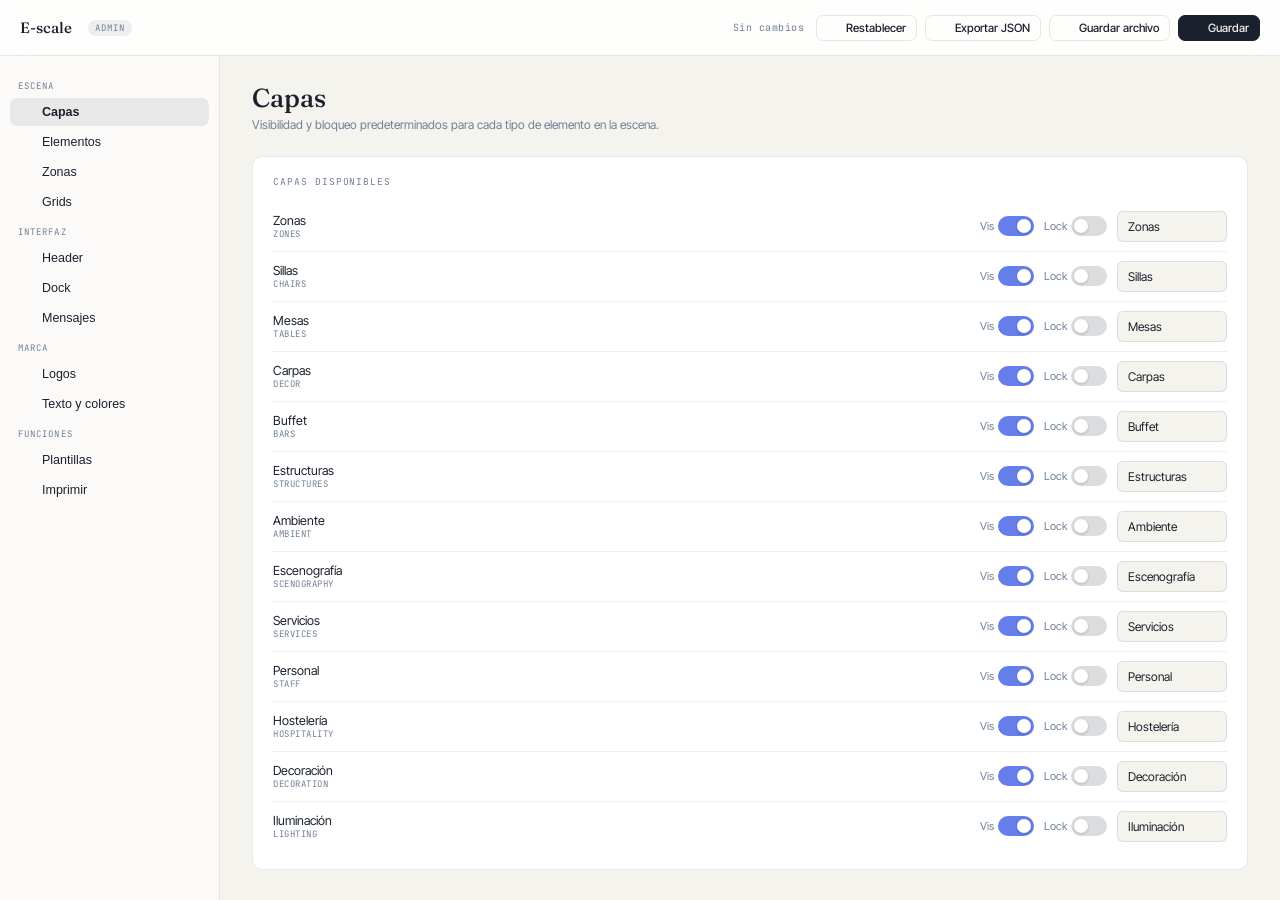
==== admin/index.html @ 26196a0f "Add admin dashboard UI and tools Introduce a full in-browser Admin dashboard: add admin/index.html, " ====
<!DOCTYPE html>
<html lang="es">
<head>
<meta charset="UTF-8"/>
<meta name="viewport" content="width=device-width, initial-scale=1.0"/>
<title>E-scale · Admin</title>
<script src="https://unpkg.com/lucide@latest"></script>
<link rel="preconnect" href="https://fonts.googleapis.com">
<link rel="preconnect" href="https://fonts.gstatic.com" crossorigin>
<link href="https://fonts.googleapis.com/css2?family=Fraunces:opsz,wght@9..144,300;9..144,400;9..144,500&family=JetBrains+Mono:wght@300;400;500&family=Inter+Tight:wght@300;400;500;600&display=swap" rel="stylesheet">
<link rel="stylesheet" href="admin.css"/>
</head>
<body>
<div class="admin-layout">

  <!-- ── Topbar ─────────────────────────────────────────── -->
  <header class="admin-topbar">
    <a class="topbar-brand" href="../index.html" title="Volver a la app">
      <img src="../brand/logo.png" alt="E-scale" onerror="this.style.display='none'"/>
      E-scale
    </a>
    <span class="topbar-badge">Admin</span>
    <span class="topbar-spacer"></span>
    <span id="topbar-status" class="topbar-status">Sin cambios</span>
    <div class="topbar-actions">
      <button id="btn-reset" class="btn btn-ghost btn-sm">
        <i data-lucide="rotate-ccw"></i> Restablecer
      </button>
      <button id="btn-export" class="btn btn-ghost btn-sm">
        <i data-lucide="download"></i> Exportar JSON
      </button>
      <button id="btn-save-file" class="btn btn-ghost btn-sm">
        <i data-lucide="folder-open"></i> Guardar archivo
      </button>
      <button id="btn-save" class="btn btn-primary btn-sm">
        <i data-lucide="save"></i> Guardar
      </button>
    </div>
  </header>

  <!-- ── Sidebar ────────────────────────────────────────── -->
  <nav class="admin-sidebar">
    <div class="sidebar-section-label">Escena</div>
    <button class="sidebar-item" data-section="capas">
      <i data-lucide="layers"></i> Capas
    </button>
    <button class="sidebar-item" data-section="elementos">
      <i data-lucide="grid-2x2"></i> Elementos
    </button>
    <button class="sidebar-item" data-section="zonas">
      <i data-lucide="map"></i> Zonas
    </button>
    <button class="sidebar-item" data-section="grids">
      <i data-lucide="grid-3x3"></i> Grids
    </button>

    <div class="sidebar-section-label">Interfaz</div>
    <button class="sidebar-item" data-section="header">
      <i data-lucide="menu"></i> Header
    </button>
    <button class="sidebar-item" data-section="dock">
      <i data-lucide="dock"></i> Dock
    </button>
    <button class="sidebar-item" data-section="mensajes">
      <i data-lucide="message-square"></i> Mensajes
    </button>

    <div class="sidebar-section-label">Marca</div>
    <button class="sidebar-item" data-section="logos">
      <i data-lucide="image"></i> Logos
    </button>
    <button class="sidebar-item" data-section="texto">
      <i data-lucide="type"></i> Texto y colores
    </button>

    <div class="sidebar-section-label">Funciones</div>
    <button class="sidebar-item" data-section="plantillas">
      <i data-lucide="folder-open"></i> Plantillas
    </button>
    <button class="sidebar-item" data-section="imprimir">
      <i data-lucide="printer"></i> Imprimir
    </button>
  </nav>

  <!-- ── Main ───────────────────────────────────────────── -->
  <main class="admin-main">

    <!-- ═══════════════ CAPAS ════════════════════ -->
    <section id="sec-capas" class="admin-section">
      <div class="section-title">Capas</div>
      <div class="section-subtitle">Visibilidad y bloqueo predeterminados para cada tipo de elemento en la escena.</div>
      <div class="card">
        <div class="card-title">Capas disponibles</div>
        <div id="sec-capas-list"></div>
      </div>
    </section>

    <!-- ═══════════════ ELEMENTOS ════════════════ -->
    <section id="sec-elementos" class="admin-section">
      <div class="section-title">Elementos</div>
      <div class="section-subtitle">Gestiona los elementos del catálogo: orden dentro de cada categoría y reasignación entre categorías. Los cambios se sincronizan con la app al guardar.</div>

      <!-- Categorías del dock -->
      <details class="card" style="padding:0;overflow:hidden">
        <summary style="padding:14px 18px;cursor:pointer;list-style:none;display:flex;align-items:center;justify-content:space-between;font-family:var(--font-mono);font-size:9.5px;letter-spacing:0.09em;text-transform:uppercase;color:var(--muted)">
          Categorías del dock <span style="font-size:11px;opacity:0.5">▾ visibilidad · orden · etiqueta</span>
        </summary>
        <div style="padding:4px 18px 14px">
          <div id="sec-dock-cats-list" class="order-list"></div>
        </div>
      </details>

      <!-- Árbol de elementos -->
      <div class="card">
        <div class="card-title" style="margin-bottom:8px">Elementos por categoría · arrastra para reordenar o cambiar categoría</div>
        <div id="sec-elem-tree"></div>
      </div>
    </section>

    <!-- ═══════════════ ZONAS ═════════════════════ -->
    <section id="sec-zonas" class="admin-section">
      <div class="section-title">Zonas</div>
      <div class="section-subtitle">Valores por defecto al crear una nueva zona.</div>
      <div class="card">
        <div class="card-title">Texto de la zona</div>
        <div class="card-grid cols-2">
          <label class="field">
            <span class="field-label">Color de texto</span>
            <div class="color-row">
              <span id="zone-textColor-preview" class="color-preview" style="background:#000000"></span>
              <input type="color" id="zone-textColor-picker" value="#000000"/>
              <input type="text" id="zone-textColor" value="#000000" placeholder="#000000"/>
            </div>
          </label>
          <label class="field">
            <span class="field-label">Tamaño de fuente (px canvas)</span>
            <input type="number" id="zone-fontSize" min="40" max="400" step="10"/>
          </label>
        </div>
      </div>
      <div class="card">
        <div class="card-title">Grid de zona</div>
        <div class="card-grid cols-2">
          <label class="field">
            <span class="field-label">Tamaño rejilla principal (m)</span>
            <input type="number" id="zone-majorSize" min="0.1" max="20" step="0.1"/>
          </label>
          <label class="field">
            <span class="field-label">Tamaño subrejilla (m)</span>
            <input type="number" id="zone-subSize" min="0.05" max="5" step="0.05"/>
          </label>
          <label class="field">
            <span class="field-label">Opacidad del grid (%)</span>
            <div style="display:flex;gap:8px;align-items:center">
              <input type="range" id="zone-gridOpacity" min="0" max="100" step="1" style="flex:1"/>
              <span id="zone-gridOpacity-val" style="font-family:var(--font-mono);font-size:11px;width:28px;text-align:right">55</span>
            </div>
          </label>
          <div class="toggle-row" style="padding:0">
            <div class="toggle-label">Grid activado por defecto</div>
            <label class="toggle-switch">
              <input type="checkbox" id="zone-gridEnabled" checked/>
              <span class="toggle-track"></span>
            </label>
          </div>
        </div>
      </div>
    </section>

    <!-- ═══════════════ GRIDS ═════════════════════ -->
    <section id="sec-grids" class="admin-section">
      <div class="section-title">Grid global</div>
      <div class="section-subtitle">Configuración del grid que se muestra cuando no hay zonas con grid activo.</div>
      <div class="card">
        <div class="card-grid cols-2">
          <label class="field">
            <span class="field-label">Rejilla principal (m)</span>
            <input type="number" id="grid-majorSize" min="0.1" max="20" step="0.1"/>
          </label>
          <label class="field">
            <span class="field-label">Subrejilla (m)</span>
            <input type="number" id="grid-subSize" min="0.05" max="5" step="0.05"/>
          </label>
          <label class="field">
            <span class="field-label">Extensión X (m)</span>
            <input type="number" id="grid-extentX" min="10" max="500" step="5"/>
          </label>
          <label class="field">
            <span class="field-label">Extensión Z (m)</span>
            <input type="number" id="grid-extentZ" min="10" max="500" step="5"/>
          </label>
          <label class="field" style="grid-column:1/-1">
            <span class="field-label">Opacidad (%)</span>
            <div style="display:flex;gap:8px;align-items:center">
              <input type="range" id="grid-opacity" min="0" max="100" step="1" style="flex:1"/>
              <span id="grid-opacity-val" style="font-family:var(--font-mono);font-size:11px;width:28px;text-align:right">55</span>
            </div>
          </label>
          <div class="toggle-row" style="padding:0">
            <div class="toggle-label">Grid global activo</div>
            <label class="toggle-switch">
              <input type="checkbox" id="grid-enabled" checked/>
              <span class="toggle-track"></span>
            </label>
          </div>
        </div>
      </div>
    </section>

    <!-- ═══════════════ HEADER ════════════════════ -->
    <section id="sec-header" class="admin-section">
      <div class="section-title">Header</div>
      <div class="section-subtitle">Visibilidad y etiqueta de cada botón del header-mac. Arrastra para reordenar.</div>
      <div class="card">
        <div class="card-title">Elementos · arrastra para reordenar</div>
        <div id="sec-header-list" class="order-list"></div>
      </div>
    </section>

    <!-- ═══════════════ DOCK ══════════════════════ -->
    <section id="sec-dock" class="admin-section">
      <div class="section-title">Dock inferior</div>
      <div class="section-subtitle">Los mismos ajustes del dock se gestionan desde la sección Elementos.</div>
      <div class="card" style="text-align:center;padding:32px">
        <p style="color:var(--muted);font-size:13px">La configuración del dock está en
          <button class="btn btn-ghost btn-sm" onclick="showSection('elementos')">
            <i data-lucide="grid-2x2"></i> Elementos
          </button>
        </p>
      </div>
    </section>

    <!-- ═══════════════ MENSAJES ══════════════════ -->
    <section id="sec-mensajes" class="admin-section">
      <div class="section-title">Mensajes en la app</div>
      <div class="section-subtitle">Overlays informativos con dos botones. Cada tipo tiene su propio cooldown para no repetirse demasiado.</div>

      <!-- msj_alerta -->
      <div class="msg-card">
        <div class="msg-card-header">
          <div class="msg-card-title">
            <i data-lucide="alert-triangle" style="width:15px;height:15px;color:#c53030"></i>
            Alerta
            <span class="msg-type-badge msg-type-alerta">msj_alerta</span>
          </div>
          <label class="toggle-switch">
            <input type="checkbox" id="msj_alerta-enabled"/>
            <span class="toggle-track"></span>
          </label>
        </div>
        <div class="msg-grid">
          <label class="field">
            <span class="field-label">Título</span>
            <input type="text" id="msj_alerta-title" placeholder="Aviso importante"/>
          </label>
          <label class="field">
            <span class="field-label">Disparador</span>
            <select id="msj_alerta-trigger"></select>
          </label>
          <label class="field msg-grid full" style="grid-column:1/-1">
            <span class="field-label">Texto del mensaje</span>
            <textarea id="msj_alerta-text" rows="3" placeholder="Escribe el mensaje aquí…"></textarea>
          </label>
          <label class="field">
            <span class="field-label">Botón cancelar</span>
            <input type="text" id="msj_alerta-cancelBtn" placeholder="Ignorar"/>
          </label>
          <label class="field">
            <span class="field-label">Botón aceptar</span>
            <input type="text" id="msj_alerta-acceptBtn" placeholder="Entendido"/>
          </label>
          <label class="field">
            <span class="field-label">Cooldown (días)</span>
            <input type="number" id="msj_alerta-cooldown" min="0" max="365" step="1"/>
          </label>
        </div>
      </div>

      <!-- msj_oferta -->
      <div class="msg-card">
        <div class="msg-card-header">
          <div class="msg-card-title">
            <i data-lucide="tag" style="width:15px;height:15px;color:#553c9a"></i>
            Oferta
            <span class="msg-type-badge msg-type-oferta">msj_oferta</span>
          </div>
          <label class="toggle-switch">
            <input type="checkbox" id="msj_oferta-enabled"/>
            <span class="toggle-track"></span>
          </label>
        </div>
        <div class="msg-grid">
          <label class="field">
            <span class="field-label">Título</span>
            <input type="text" id="msj_oferta-title" placeholder="Oferta especial"/>
          </label>
          <label class="field">
            <span class="field-label">Disparador</span>
            <select id="msj_oferta-trigger"></select>
          </label>
          <label class="field" style="grid-column:1/-1">
            <span class="field-label">Texto del mensaje</span>
            <textarea id="msj_oferta-text" rows="3" placeholder="Escribe el mensaje aquí…"></textarea>
          </label>
          <label class="field">
            <span class="field-label">Botón cancelar</span>
            <input type="text" id="msj_oferta-cancelBtn" placeholder="No, gracias"/>
          </label>
          <label class="field">
            <span class="field-label">Botón aceptar</span>
            <input type="text" id="msj_oferta-acceptBtn" placeholder="Ver oferta"/>
          </label>
          <label class="field">
            <span class="field-label">Cooldown (días)</span>
            <input type="number" id="msj_oferta-cooldown" min="0" max="365" step="1"/>
          </label>
        </div>
      </div>

      <!-- msj_info -->
      <div class="msg-card">
        <div class="msg-card-header">
          <div class="msg-card-title">
            <i data-lucide="info" style="width:15px;height:15px;color:#276749"></i>
            Info
            <span class="msg-type-badge msg-type-info">msj_info</span>
          </div>
          <label class="toggle-switch">
            <input type="checkbox" id="msj_info-enabled"/>
            <span class="toggle-track"></span>
          </label>
        </div>
        <div class="msg-grid">
          <label class="field">
            <span class="field-label">Título</span>
            <input type="text" id="msj_info-title" placeholder="Novedad en E-scale"/>
          </label>
          <label class="field">
            <span class="field-label">Disparador</span>
            <select id="msj_info-trigger"></select>
          </label>
          <label class="field" style="grid-column:1/-1">
            <span class="field-label">Texto del mensaje</span>
            <textarea id="msj_info-text" rows="3" placeholder="Escribe el mensaje aquí…"></textarea>
          </label>
          <label class="field">
            <span class="field-label">Botón cancelar</span>
            <input type="text" id="msj_info-cancelBtn" placeholder="Cerrar"/>
          </label>
          <label class="field">
            <span class="field-label">Botón aceptar</span>
            <input type="text" id="msj_info-acceptBtn" placeholder="Ver más"/>
          </label>
          <label class="field">
            <span class="field-label">Cooldown (días)</span>
            <input type="number" id="msj_info-cooldown" min="0" max="365" step="1"/>
          </label>
        </div>
      </div>

      <!-- msj_stats -->
      <div class="msg-card">
        <div class="msg-card-header">
          <div class="msg-card-title">
            <i data-lucide="bar-chart-2" style="width:15px;height:15px;color:#975a16"></i>
            Estadísticas
            <span class="msg-type-badge msg-type-stats">msj_stats</span>
          </div>
          <label class="toggle-switch">
            <input type="checkbox" id="msj_stats-enabled"/>
            <span class="toggle-track"></span>
          </label>
        </div>
        <div class="msg-grid">
          <label class="field">
            <span class="field-label">Título</span>
            <input type="text" id="msj_stats-title" placeholder="Resumen de uso"/>
          </label>
          <label class="field">
            <span class="field-label">Disparador</span>
            <select id="msj_stats-trigger"></select>
          </label>
          <label class="field" style="grid-column:1/-1">
            <span class="field-label">Texto del mensaje</span>
            <textarea id="msj_stats-text" rows="3" placeholder="Escribe el mensaje aquí…"></textarea>
          </label>
          <label class="field">
            <span class="field-label">Botón cancelar</span>
            <input type="text" id="msj_stats-cancelBtn" placeholder="Cerrar"/>
          </label>
          <label class="field">
            <span class="field-label">Botón aceptar</span>
            <input type="text" id="msj_stats-acceptBtn" placeholder="Ver estadísticas"/>
          </label>
          <label class="field">
            <span class="field-label">Cooldown (días)</span>
            <input type="number" id="msj_stats-cooldown" min="0" max="365" step="1"/>
          </label>
        </div>
      </div>
    </section>

    <!-- ═══════════════ LOGOS ═════════════════════ -->
    <section id="sec-logos" class="admin-section">
      <div class="section-title">Logos</div>
      <div class="section-subtitle">Rutas de los archivos de imagen de la marca. Las rutas son relativas a la raíz del proyecto.</div>

      <div class="card">
        <div class="card-title">Logo principal (header)</div>
        <div class="card-grid cols-2">
          <div>
            <label class="field">
              <span class="field-label">Ruta del archivo</span>
              <input type="text" id="logo-main" placeholder="/brand/logo.png"/>
            </label>
          </div>
          <div id="logo-preview-main" class="logo-preview-box"></div>
        </div>
      </div>

      <div class="card">
        <div class="card-title">Logo horizontal (modal de acceso)</div>
        <div class="card-grid cols-2">
          <div>
            <label class="field">
              <span class="field-label">Ruta del archivo</span>
              <input type="text" id="logo-horizontal" placeholder="/brand/Logo_horizontal.png"/>
            </label>
          </div>
          <div id="logo-preview-horizontal" class="logo-preview-box dark"></div>
        </div>
      </div>

      <div class="card">
        <div class="card-title">Texto del logo (modal de acceso)</div>
        <div class="card-grid cols-2">
          <div>
            <label class="field">
              <span class="field-label">Ruta del archivo</span>
              <input type="text" id="logo-txt" placeholder="/brand/logo_txt.png"/>
            </label>
          </div>
          <div id="logo-preview-txt" class="logo-preview-box"></div>
        </div>
      </div>
    </section>

    <!-- ═══════════════ TEXTO Y COLORES ══════════════ -->
    <section id="sec-texto" class="admin-section">
      <div class="section-title">Texto y colores</div>
      <div class="section-subtitle">Tipografías y paleta de colores de la interfaz. Los cambios se aplican via variables CSS en la app.</div>

      <div class="card">
        <div class="card-title">Tipografías</div>
        <div class="card-grid cols-1">
          <label class="field">
            <span class="field-label">Fuente display (titulares)</span>
            <input type="text" id="typo-display" placeholder="'Fraunces', Georgia, serif"/>
          </label>
          <label class="field">
            <span class="field-label">Fuente cuerpo</span>
            <input type="text" id="typo-body" placeholder="'Inter Tight', system-ui, sans-serif"/>
          </label>
          <label class="field">
            <span class="field-label">Fuente monospace</span>
            <input type="text" id="typo-mono" placeholder="'JetBrains Mono', monospace"/>
          </label>
        </div>
      </div>

      <div class="card">
        <div class="card-title">Paleta de colores</div>
        <div class="card-grid cols-2">
          <label class="field">
            <span class="field-label">Primary</span>
            <div class="color-row">
              <span id="color-primary-preview" class="color-preview"></span>
              <input type="color" id="color-primary-picker"/>
              <input type="text" id="color-primary" placeholder="#4a5568"/>
            </div>
          </label>
          <label class="field">
            <span class="field-label">Secondary</span>
            <div class="color-row">
              <span id="color-secondary-preview" class="color-preview"></span>
              <input type="color" id="color-secondary-picker"/>
              <input type="text" id="color-secondary" placeholder="#718096"/>
            </div>
          </label>
          <label class="field">
            <span class="field-label">Accent</span>
            <div class="color-row">
              <span id="color-accent-preview" class="color-preview"></span>
              <input type="color" id="color-accent-picker"/>
              <input type="text" id="color-accent" placeholder="#667eea"/>
            </div>
          </label>
          <label class="field">
            <span class="field-label">Surface (fondo)</span>
            <div class="color-row">
              <span id="color-surface-preview" class="color-preview"></span>
              <input type="color" id="color-surface-picker"/>
              <input type="text" id="color-surface" placeholder="#f5f3ee"/>
            </div>
          </label>
          <label class="field">
            <span class="field-label">Text (texto)</span>
            <div class="color-row">
              <span id="color-text-preview" class="color-preview"></span>
              <input type="color" id="color-text-picker"/>
              <input type="text" id="color-text" placeholder="#1a202c"/>
            </div>
          </label>
        </div>
        <div class="rule"></div>
        <button id="btn-preview-colors" class="btn btn-ghost btn-sm">
          <i data-lucide="eye"></i> Previsualizar en este dashboard
        </button>
      </div>

      <div class="card">
        <div class="card-title">Botones</div>
        <label class="field">
          <span class="field-label">Border radius</span>
          <input type="text" id="btn-radius" placeholder="8px" style="max-width:120px"/>
        </label>
      </div>
    </section>

    <!-- ═══════════════ PLANTILLAS ═══════════════════ -->
    <section id="sec-plantillas" class="admin-section">
      <div class="section-title">Plantillas</div>
      <div class="section-subtitle">Configuración del sistema de plantillas (guardar/cargar diseños).</div>
      <div class="card">
        <div class="card-grid cols-2">
          <div class="toggle-row" style="padding:0">
            <div>
              <div class="toggle-label">Sistema de plantillas activo</div>
            </div>
            <label class="toggle-switch">
              <input type="checkbox" id="tpl-enabled" checked/>
              <span class="toggle-track"></span>
            </label>
          </div>
          <div class="toggle-row" style="padding:0">
            <div>
              <div class="toggle-label">Autoguardado</div>
              <div class="toggle-desc">Guarda automáticamente al cerrar</div>
            </div>
            <label class="toggle-switch">
              <input type="checkbox" id="tpl-autoSave"/>
              <span class="toggle-track"></span>
            </label>
          </div>
          <label class="field">
            <span class="field-label">Máximo de plantillas guardadas</span>
            <input type="number" id="tpl-maxSlots" min="1" max="50" step="1"/>
          </label>
        </div>
      </div>
    </section>

    <!-- ═══════════════ IMPRIMIR ══════════════════════ -->
    <section id="sec-imprimir" class="admin-section">
      <div class="section-title">Imprimir y exportar</div>
      <div class="section-subtitle">Opciones predeterminadas para la exportación a PDF.</div>
      <div class="card">
        <div class="card-grid cols-2">
          <label class="field">
            <span class="field-label">Formato por defecto</span>
            <select id="print-format">
              <option value="A4">A4</option>
              <option value="A3">A3</option>
              <option value="letter">Letter</option>
              <option value="legal">Legal</option>
            </select>
          </label>
          <label class="field">
            <span class="field-label">Orientación</span>
            <select id="print-orientation">
              <option value="landscape">Horizontal</option>
              <option value="portrait">Vertical</option>
            </select>
          </label>
          <label class="field">
            <span class="field-label">Texto de marca de agua</span>
            <input type="text" id="print-watermarkText" placeholder="E-scale"/>
          </label>
        </div>
        <div class="rule"></div>
        <div class="toggle-row">
          <div>
            <div class="toggle-label">Incluir marca de agua</div>
          </div>
          <label class="toggle-switch">
            <input type="checkbox" id="print-watermark" checked/>
            <span class="toggle-track"></span>
          </label>
        </div>
        <div class="toggle-row">
          <div>
            <div class="toggle-label">Incluir grid en PDF</div>
          </div>
          <label class="toggle-switch">
            <input type="checkbox" id="print-grid"/>
            <span class="toggle-track"></span>
          </label>
        </div>
        <div class="toggle-row">
          <div>
            <div class="toggle-label">Incluir estadísticas (PAX, m²)</div>
          </div>
          <label class="toggle-switch">
            <input type="checkbox" id="print-stats" checked/>
            <span class="toggle-track"></span>
          </label>
        </div>
      </div>
    </section>

  </main>
</div>

<!-- Toast notification -->
<div id="admin-toast"></div>

<script src="admin.js"></script>
<script>
  // Range slider live value display
  document.addEventListener('DOMContentLoaded', () => {
    [['zone-gridOpacity', 'zone-gridOpacity-val'],
     ['grid-opacity', 'grid-opacity-val']].forEach(([id, valId]) => {
      const r = document.getElementById(id);
      const v = document.getElementById(valId);
      if (r && v) {
        r.addEventListener('input', () => v.textContent = r.value);
      }
    });
    // Init lucide icons
    if (window.lucide) lucide.createIcons();
    // Expose showSection globally for dock redirect button
    window.showSection = function(id) {
      document.querySelectorAll('.admin-section').forEach(s => s.classList.remove('active'));
      document.querySelectorAll('.sidebar-item').forEach(b => b.classList.remove('active'));
      const sec = document.getElementById('sec-' + id);
      const btn = document.querySelector(`.sidebar-item[data-section="${id}"]`);
      if (sec) sec.classList.add('active');
      if (btn) btn.classList.add('active');
    };
  });
</script>
</body>
</html>
---- admin/admin.css ----
/* ============================================================
   E-scale Admin Dashboard — admin.css
   ============================================================ */

*, *::before, *::after { box-sizing: border-box; margin: 0; padding: 0; }

:root {
  --bg:        #f5f3ee;
  --surface:   #ffffff;
  --border:    rgba(26,32,44,0.10);
  --hairline:  rgba(26,32,44,0.07);
  --text:      #1a202c;
  --muted:     #718096;
  --accent:    #667eea;
  --danger:    #e53e3e;
  --success:   #38a169;
  --warn:      #d69e2e;
  --radius:    10px;
  --sidebar-w: 220px;
  --header-h:  56px;
  --font-display: 'Fraunces', Georgia, serif;
  --font-body:    'Inter Tight', 'Inter', system-ui, sans-serif;
  --font-mono:    'JetBrains Mono', 'Fira Code', monospace;
}

html, body {
  height: 100%;
  font-family: var(--font-body);
  font-size: 13px;
  background: var(--bg);
  color: var(--text);
  -webkit-font-smoothing: antialiased;
}

/* ── Layout ──────────────────────────────────────────────── */
.admin-layout {
  display: grid;
  grid-template-rows: var(--header-h) 1fr;
  grid-template-columns: var(--sidebar-w) 1fr;
  grid-template-areas:
    "topbar topbar"
    "sidebar main";
  height: 100vh;
  overflow: hidden;
}

/* ── Topbar ──────────────────────────────────────────────── */
.admin-topbar {
  grid-area: topbar;
  display: flex;
  align-items: center;
  gap: 12px;
  padding: 0 20px;
  border-bottom: 1px solid var(--border);
  background: rgba(255,255,255,0.85);
  backdrop-filter: blur(12px);
  -webkit-backdrop-filter: blur(12px);
  position: relative;
  z-index: 10;
}

.topbar-brand {
  display: flex;
  align-items: center;
  gap: 8px;
  font-family: var(--font-display);
  font-size: 15px;
  font-weight: 500;
  text-decoration: none;
  color: var(--text);
  margin-right: 4px;
}
.topbar-brand img { height: 22px; }
.topbar-badge {
  font-family: var(--font-mono);
  font-size: 9px;
  letter-spacing: 0.10em;
  text-transform: uppercase;
  background: rgba(26,32,44,0.07);
  color: var(--muted);
  padding: 2px 7px;
  border-radius: 20px;
}
.topbar-spacer { flex: 1; }
.topbar-status {
  font-family: var(--font-mono);
  font-size: 10px;
  color: var(--muted);
  letter-spacing: 0.05em;
}
.topbar-status.saved   { color: var(--success); }
.topbar-status.unsaved { color: var(--warn); }

.topbar-actions { display: flex; gap: 8px; align-items: center; }

/* ── Sidebar ─────────────────────────────────────────────── */
.admin-sidebar {
  grid-area: sidebar;
  display: flex;
  flex-direction: column;
  border-right: 1px solid var(--border);
  background: rgba(255,255,255,0.6);
  overflow-y: auto;
  padding: 16px 10px;
  gap: 2px;
}
.sidebar-section-label {
  font-family: var(--font-mono);
  font-size: 9px;
  letter-spacing: 0.12em;
  text-transform: uppercase;
  color: var(--muted);
  padding: 8px 8px 4px;
}
.sidebar-item {
  display: flex;
  align-items: center;
  gap: 8px;
  padding: 7px 10px;
  border-radius: 7px;
  cursor: pointer;
  transition: background 120ms;
  color: var(--text);
  font-size: 12.5px;
  font-weight: 400;
  border: none;
  background: transparent;
  text-align: left;
  width: 100%;
}
.sidebar-item svg, .sidebar-item i { width: 14px; height: 14px; flex-shrink: 0; opacity: 0.55; }
.sidebar-item:hover { background: rgba(26,32,44,0.05); }
.sidebar-item.active {
  background: rgba(26,32,44,0.08);
  font-weight: 600;
  color: var(--text);
}
.sidebar-item.active svg,
.sidebar-item.active i { opacity: 1; }

/* ── Main content ────────────────────────────────────────── */
.admin-main {
  grid-area: main;
  overflow-y: auto;
  padding: 28px 32px;
}
.admin-section { display: none; }
.admin-section.active { display: block; }

.section-title {
  font-family: var(--font-display);
  font-size: 26px;
  font-weight: 500;
  line-height: 1.1;
  margin-bottom: 4px;
}
.section-subtitle {
  font-size: 12px;
  color: var(--muted);
  margin-bottom: 24px;
}

/* ── Cards ───────────────────────────────────────────────── */
.card {
  background: var(--surface);
  border: 1px solid var(--border);
  border-radius: var(--radius);
  padding: 18px 20px;
  margin-bottom: 16px;
}
.card-title {
  font-family: var(--font-mono);
  font-size: 9.5px;
  letter-spacing: 0.10em;
  text-transform: uppercase;
  color: var(--muted);
  margin-bottom: 14px;
}
.card-grid {
  display: grid;
  gap: 14px;
}
.card-grid.cols-2 { grid-template-columns: 1fr 1fr; }
.card-grid.cols-3 { grid-template-columns: 1fr 1fr 1fr; }

/* ── Form elements ───────────────────────────────────────── */
label.field { display: flex; flex-direction: column; gap: 4px; }
.field-label {
  font-family: var(--font-mono);
  font-size: 9px;
  letter-spacing: 0.09em;
  text-transform: uppercase;
  color: var(--muted);
}
input[type="text"],
input[type="number"],
input[type="email"],
input[type="url"],
textarea,
select {
  background: var(--bg);
  border: 1px solid var(--border);
  border-radius: 6px;
  padding: 7px 10px;
  font-family: var(--font-body);
  font-size: 12.5px;
  color: var(--text);
  outline: none;
  width: 100%;
  transition: border-color 120ms;
}
input:focus, textarea:focus, select:focus {
  border-color: var(--accent);
  box-shadow: 0 0 0 2px rgba(102,126,234,0.12);
}
textarea { resize: vertical; min-height: 72px; }
input[type="color"] {
  width: 36px;
  height: 30px;
  padding: 2px;
  border-radius: 5px;
  cursor: pointer;
  border: 1px solid var(--border);
  background: var(--bg);
}

/* ── Toggle switch ───────────────────────────────────────── */
.toggle-row {
  display: flex;
  align-items: center;
  justify-content: space-between;
  padding: 9px 0;
  border-bottom: 1px solid var(--hairline);
}
.toggle-row:last-child { border-bottom: none; }
.toggle-label { font-size: 12.5px; }
.toggle-desc { font-size: 11px; color: var(--muted); margin-top: 1px; }
.toggle-switch {
  position: relative;
  width: 36px;
  height: 20px;
  flex-shrink: 0;
}
.toggle-switch input { opacity: 0; width: 0; height: 0; position: absolute; }
.toggle-track {
  position: absolute;
  inset: 0;
  background: rgba(26,32,44,0.15);
  border-radius: 20px;
  transition: background 180ms;
  cursor: pointer;
}
.toggle-track::after {
  content: '';
  position: absolute;
  top: 3px; left: 3px;
  width: 14px; height: 14px;
  background: #fff;
  border-radius: 50%;
  transition: transform 180ms;
  box-shadow: 0 1px 3px rgba(0,0,0,0.2);
}
.toggle-switch input:checked + .toggle-track { background: var(--accent); }
.toggle-switch input:checked + .toggle-track::after { transform: translateX(16px); }

/* ── Buttons ─────────────────────────────────────────────── */
.btn {
  display: inline-flex;
  align-items: center;
  gap: 6px;
  padding: 7px 14px;
  border-radius: 7px;
  font-family: var(--font-body);
  font-size: 12.5px;
  font-weight: 500;
  cursor: pointer;
  border: 1px solid transparent;
  transition: all 120ms;
  text-decoration: none;
}
.btn-primary {
  background: var(--text);
  color: var(--bg);
  border-color: var(--text);
}
.btn-primary:hover { opacity: 0.85; }
.btn-ghost {
  background: transparent;
  color: var(--text);
  border-color: var(--border);
}
.btn-ghost:hover { background: rgba(26,32,44,0.05); }
.btn-danger {
  background: transparent;
  color: var(--danger);
  border-color: rgba(229,62,62,0.3);
}
.btn-danger:hover { background: rgba(229,62,62,0.06); }
.btn-success {
  background: var(--success);
  color: #fff;
  border-color: var(--success);
}
.btn-sm { padding: 5px 10px; font-size: 11.5px; }
.btn svg, .btn i { width: 13px; height: 13px; }

/* ── Message type cards ──────────────────────────────────── */
.msg-card {
  background: var(--surface);
  border: 1px solid var(--border);
  border-radius: var(--radius);
  padding: 18px 20px;
  margin-bottom: 14px;
}
.msg-card-header {
  display: flex;
  align-items: center;
  justify-content: space-between;
  margin-bottom: 14px;
}
.msg-card-title {
  font-size: 13px;
  font-weight: 600;
  display: flex;
  align-items: center;
  gap: 8px;
}
.msg-type-badge {
  font-family: var(--font-mono);
  font-size: 9px;
  letter-spacing: 0.08em;
  text-transform: uppercase;
  padding: 2px 7px;
  border-radius: 12px;
}
.msg-type-alerta { background: rgba(229,62,62,0.1); color: #c53030; }
.msg-type-oferta  { background: rgba(102,126,234,0.1); color: #553c9a; }
.msg-type-info    { background: rgba(56,161,105,0.1); color: #276749; }
.msg-type-stats   { background: rgba(214,158,46,0.1); color: #975a16; }

.msg-grid {
  display: grid;
  grid-template-columns: 1fr 1fr;
  gap: 12px;
}
.msg-grid.full { grid-template-columns: 1fr; }

/* ── Draggable list (order) ──────────────────────────────── */
.order-list { display: flex; flex-direction: column; gap: 6px; }
.order-item {
  display: flex;
  align-items: center;
  gap: 10px;
  padding: 9px 12px;
  background: var(--bg);
  border: 1px solid var(--border);
  border-radius: 7px;
  cursor: grab;
  user-select: none;
  transition: box-shadow 120ms;
}
.order-item:hover { box-shadow: 0 2px 8px rgba(0,0,0,0.06); }
.order-item.dragging { opacity: 0.4; }
.order-handle { color: var(--muted); cursor: grab; flex-shrink: 0; }
.order-label { flex: 1; font-size: 12.5px; }
.order-vis { flex-shrink: 0; }

/* ── Color swatch row ────────────────────────────────────── */
.color-row {
  display: flex;
  align-items: center;
  gap: 8px;
}
.color-preview {
  width: 26px; height: 26px;
  border-radius: 5px;
  border: 1px solid var(--border);
  flex-shrink: 0;
}

/* ── Preview panel (logos) ───────────────────────────────── */
.logo-preview-box {
  width: 100%;
  min-height: 80px;
  display: flex;
  align-items: center;
  justify-content: center;
  background: var(--bg);
  border: 1px solid var(--border);
  border-radius: 7px;
  overflow: hidden;
  padding: 12px;
}
.logo-preview-box img {
  max-height: 60px;
  max-width: 100%;
  object-fit: contain;
}
.logo-preview-box.dark { background: #1a202c; }

/* ── Unsaved indicator ───────────────────────────────────── */
.unsaved-dot {
  width: 6px; height: 6px;
  border-radius: 50%;
  background: var(--warn);
  display: inline-block;
  margin-right: 4px;
}

/* ── Notification toast ──────────────────────────────────── */
#admin-toast {
  position: fixed;
  bottom: 24px;
  right: 24px;
  z-index: 999;
  background: var(--text);
  color: var(--bg);
  padding: 10px 18px;
  border-radius: 8px;
  font-size: 12px;
  font-family: var(--font-mono);
  letter-spacing: 0.04em;
  box-shadow: 0 4px 20px rgba(0,0,0,0.18);
  opacity: 0;
  transform: translateY(8px);
  transition: all 220ms;
  pointer-events: none;
}
#admin-toast.show {
  opacity: 1;
  transform: translateY(0);
}
#admin-toast.error { background: var(--danger); }
#admin-toast.success { background: var(--success); }

/* ── Rule / divider ──────────────────────────────────────── */
.rule {
  height: 1px;
  background: var(--border);
  margin: 16px 0;
}

/* ── Range input ─────────────────────────────────────────── */
input[type="range"] {
  -webkit-appearance: none;
  appearance: none;
  width: 100%;
  height: 4px;
  background: rgba(26,32,44,0.12);
  border-radius: 2px;
  outline: none;
  border: none;
  padding: 0;
}
input[type="range"]::-webkit-slider-thumb {
  -webkit-appearance: none;
  width: 16px; height: 16px;
  border-radius: 50%;
  background: var(--text);
  cursor: pointer;
  box-shadow: 0 1px 3px rgba(0,0,0,0.2);
}

/* ── Element tree (Elementos section) ───────────────────────*/
.elem-cat-section {
  margin-bottom: 10px;
  border: 1px solid var(--border);
  border-radius: 8px;
  overflow: hidden;
  transition: border-color 120ms;
}
.elem-cat-section.elem-drop-target {
  border-color: var(--accent);
  box-shadow: 0 0 0 2px rgba(102,126,234,0.15);
}

.elem-cat-header {
  display: flex;
  align-items: center;
  justify-content: space-between;
  padding: 8px 12px;
  background: rgba(26,32,44,0.03);
  border-bottom: 1px solid var(--hairline);
  cursor: default;
}
.elem-cat-label {
  font-family: var(--font-mono);
  font-size: 9.5px;
  letter-spacing: 0.09em;
  text-transform: uppercase;
  color: var(--muted);
  font-weight: 500;
}
.elem-cat-count {
  font-family: var(--font-mono);
  font-size: 9px;
  color: var(--muted);
  opacity: 0.6;
}

.elem-cat-body {
  display: flex;
  flex-direction: column;
  gap: 0;
  min-height: 36px;
  padding: 4px 0;
}
.elem-cat-body.elem-cat-empty {
  background: repeating-linear-gradient(
    -45deg,
    transparent,
    transparent 6px,
    rgba(26,32,44,0.025) 6px,
    rgba(26,32,44,0.025) 12px
  );
}
.elem-empty-hint {
  font-size: 11px;
  color: var(--muted);
  text-align: center;
  padding: 10px 0;
  opacity: 0.55;
  font-style: italic;
}

.elem-item {
  display: flex;
  align-items: center;
  gap: 8px;
  padding: 7px 10px 7px 12px;
  border-top: 1px solid var(--hairline);
  cursor: grab;
  user-select: none;
  background: var(--surface);
  transition: background 100ms;
}
.elem-item:first-child { border-top: none; }
.elem-item:hover { background: rgba(102,126,234,0.04); }
.elem-item.elem-dragging { opacity: 0.35; background: rgba(102,126,234,0.08); }

.elem-handle {
  color: var(--muted);
  opacity: 0.4;
  cursor: grab;
  flex-shrink: 0;
  font-size: 13px;
  line-height: 1;
}
.elem-item:hover .elem-handle { opacity: 0.7; }

.elem-name {
  flex: 1;
  font-size: 12.5px;
  font-weight: 500;
  white-space: nowrap;
  overflow: hidden;
  text-overflow: ellipsis;
  min-width: 0;
}
.elem-type {
  font-family: var(--font-mono);
  font-size: 9px;
  color: var(--muted);
  letter-spacing: 0.04em;
  white-space: nowrap;
  flex-shrink: 0;
  width: 160px;
  overflow: hidden;
  text-overflow: ellipsis;
}

.elem-cat-sel {
  flex-shrink: 0;
  width: 120px;
  font-size: 11px;
  padding: 4px 6px;
  border-radius: 5px;
  border: 1px solid var(--border);
  background: var(--bg);
  color: var(--text);
  cursor: pointer;
}
.elem-cat-sel:focus {
  border-color: var(--accent);
  outline: none;
}

/* ── Responsive ──────────────────────────────────────────── */
@media (max-width: 760px) {
  .admin-layout {
    grid-template-columns: 1fr;
    grid-template-areas: "topbar" "main";
  }
  .admin-sidebar { display: none; }
  .card-grid.cols-2,
  .card-grid.cols-3 { grid-template-columns: 1fr; }
  .msg-grid { grid-template-columns: 1fr; }
}
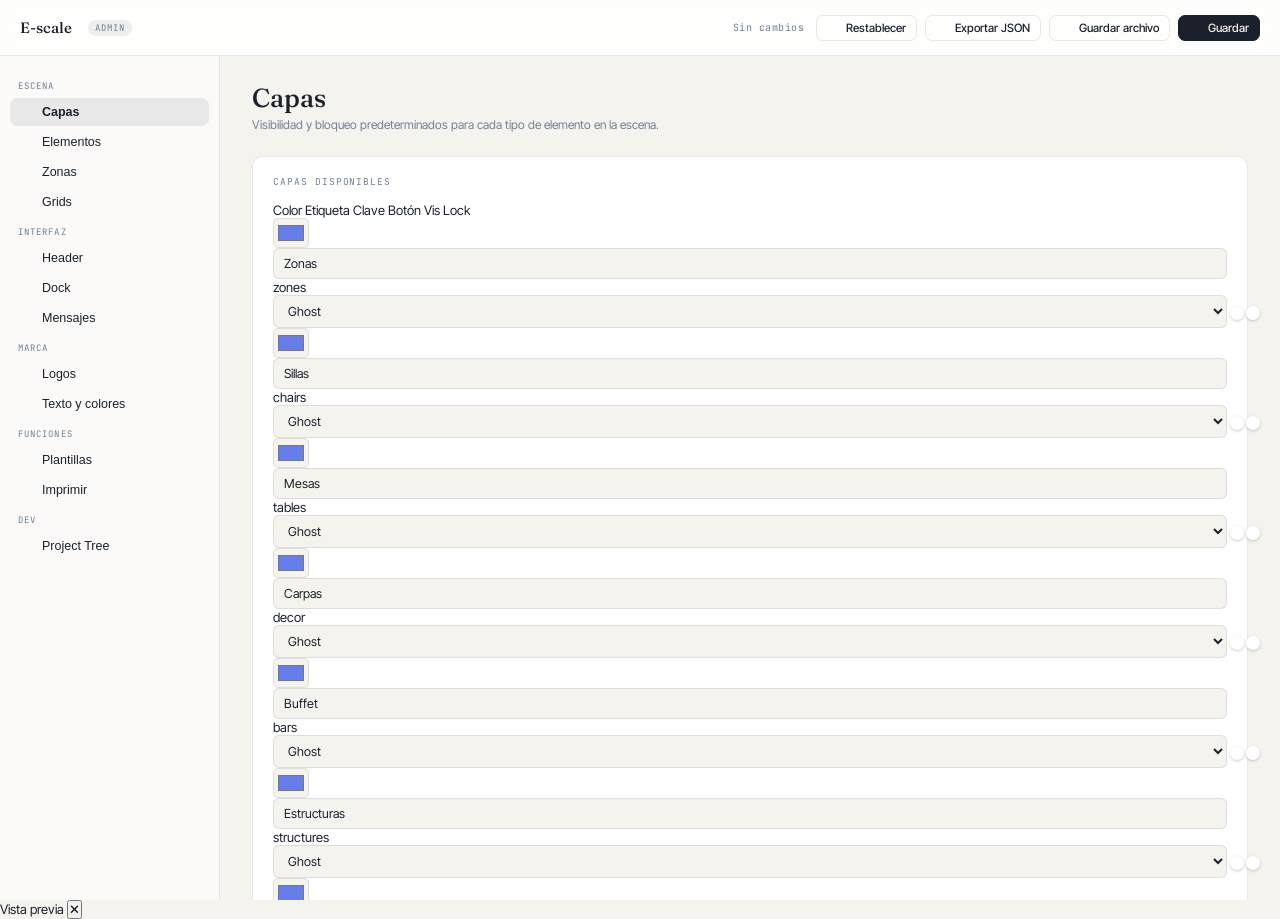
==== commit b651a636: "Add bundled elements + message accept actions Provide a fallback catalog and UI actions when element" ====
--- a/admin/index.html
+++ b/admin/index.html
@@ -80,6 +80,11 @@
     <button class="sidebar-item" data-section="imprimir">
       <i data-lucide="printer"></i> Imprimir
     </button>
+
+    <div class="sidebar-section-label">Dev</div>
+    <button class="sidebar-item" data-section="proyecto">
+      <i data-lucide="git-branch"></i> Project Tree
+    </button>
   </nav>
 
   <!-- ── Main ───────────────────────────────────────────── -->
@@ -269,6 +274,14 @@
             <span class="field-label">Botón aceptar</span>
             <input type="text" id="msj_alerta-acceptBtn" placeholder="Entendido"/>
           </label>
+          <label class="field" style="grid-column:1/-1">
+            <span class="field-label">Link al aceptar (Stripe u otro)</span>
+            <input type="url" id="msj_alerta-acceptUrl" placeholder="https://buy.stripe.com/…"/>
+          </label>
+          <label class="field">
+            <span class="field-label">Acción UI (sin link)</span>
+            <select id="msj_alerta-acceptAction"></select>
+          </label>
           <label class="field">
             <span class="field-label">Cooldown (días)</span>
             <input type="number" id="msj_alerta-cooldown" min="0" max="365" step="1"/>
@@ -310,6 +323,14 @@
             <span class="field-label">Botón aceptar</span>
             <input type="text" id="msj_oferta-acceptBtn" placeholder="Ver oferta"/>
           </label>
+          <label class="field" style="grid-column:1/-1">
+            <span class="field-label">Link al aceptar (Stripe u otro)</span>
+            <input type="url" id="msj_oferta-acceptUrl" placeholder="https://buy.stripe.com/…"/>
+          </label>
+          <label class="field">
+            <span class="field-label">Acción UI (sin link)</span>
+            <select id="msj_oferta-acceptAction"></select>
+          </label>
           <label class="field">
             <span class="field-label">Cooldown (días)</span>
             <input type="number" id="msj_oferta-cooldown" min="0" max="365" step="1"/>
@@ -351,6 +372,14 @@
             <span class="field-label">Botón aceptar</span>
             <input type="text" id="msj_info-acceptBtn" placeholder="Ver más"/>
           </label>
+          <label class="field" style="grid-column:1/-1">
+            <span class="field-label">Link al aceptar (Stripe u otro)</span>
+            <input type="url" id="msj_info-acceptUrl" placeholder="https://buy.stripe.com/…"/>
+          </label>
+          <label class="field">
+            <span class="field-label">Acción UI (sin link)</span>
+            <select id="msj_info-acceptAction"></select>
+          </label>
           <label class="field">
             <span class="field-label">Cooldown (días)</span>
             <input type="number" id="msj_info-cooldown" min="0" max="365" step="1"/>
@@ -392,6 +421,14 @@
             <span class="field-label">Botón aceptar</span>
             <input type="text" id="msj_stats-acceptBtn" placeholder="Ver estadísticas"/>
           </label>
+          <label class="field" style="grid-column:1/-1">
+            <span class="field-label">Link al aceptar (Stripe u otro)</span>
+            <input type="url" id="msj_stats-acceptUrl" placeholder="https://buy.stripe.com/…"/>
+          </label>
+          <label class="field">
+            <span class="field-label">Acción UI (sin link)</span>
+            <select id="msj_stats-acceptAction"></select>
+          </label>
           <label class="field">
             <span class="field-label">Cooldown (días)</span>
             <input type="number" id="msj_stats-cooldown" min="0" max="365" step="1"/>
@@ -452,20 +489,7 @@
 
       <div class="card">
         <div class="card-title">Tipografías</div>
-        <div class="card-grid cols-1">
-          <label class="field">
-            <span class="field-label">Fuente display (titulares)</span>
-            <input type="text" id="typo-display" placeholder="'Fraunces', Georgia, serif"/>
-          </label>
-          <label class="field">
-            <span class="field-label">Fuente cuerpo</span>
-            <input type="text" id="typo-body" placeholder="'Inter Tight', system-ui, sans-serif"/>
-          </label>
-          <label class="field">
-            <span class="field-label">Fuente monospace</span>
-            <input type="text" id="typo-mono" placeholder="'JetBrains Mono', monospace"/>
-          </label>
-        </div>
+        <div id="sec-typo-pickers"></div>
       </div>
 
       <div class="card">
@@ -556,6 +580,38 @@
             <span class="field-label">Máximo de plantillas guardadas</span>
             <input type="number" id="tpl-maxSlots" min="1" max="50" step="1"/>
           </label>
+        </div>
+      </div>
+    </section>
+
+    <!-- ═══════════════ PROYECTO (TREE) ═════════════════ -->
+    <section id="sec-proyecto" class="admin-section">
+      <div class="section-title">Project Tree</div>
+      <div class="section-subtitle">
+        Jerarquía de archivos del proyecto. Actualiza con:
+        <code style="font-family:var(--font-mono);font-size:11px;background:rgba(26,32,44,0.07);padding:1px 7px;border-radius:4px">node generate-tree-json.js</code>
+      </div>
+
+      <div class="card" style="padding:16px 18px">
+        <div class="ptree-toolbar">
+          <input type="search" id="ptree-search" class="ptree-search" placeholder="Buscar archivo o carpeta…"/>
+          <button id="ptree-expand-all" class="btn btn-ghost btn-sm">
+            <i data-lucide="unfold-vertical"></i> Expandir
+          </button>
+          <button id="ptree-collapse-all" class="btn btn-ghost btn-sm">
+            <i data-lucide="fold-vertical"></i> Colapsar
+          </button>
+          <button id="ptree-refresh-btn" class="btn btn-ghost btn-sm" title="Regenerar (ver subtítulo)">
+            <i data-lucide="refresh-cw"></i>
+          </button>
+        </div>
+        <div class="ptree-status">
+          Generado: <span id="ptree-gen-time" class="ptree-time">—</span>
+          &nbsp;·&nbsp;
+          <span id="ptree-stats"></span>
+        </div>
+        <div id="ptree-container" class="ptree-container">
+          <div class="ptree-loading">Cargando…</div>
         </div>
       </div>
     </section>
@@ -624,6 +680,18 @@
 <!-- Toast notification -->
 <div id="admin-toast"></div>
 
+<!-- Element preview panel (fixed floating) -->
+<div id="elem-preview-panel" class="elem-preview-panel hidden">
+  <div class="ep-header">
+    <span class="ep-title">Vista previa</span>
+    <button id="ep-close" class="ep-close-btn" title="Cerrar">✕</button>
+  </div>
+  <div id="ep-thumb" class="ep-thumb"></div>
+  <div id="ep-meta" class="ep-meta"></div>
+</div>
+
+<script src="elements-bundle.js"></script>
+<script src="thumb.js"></script>
 <script src="admin.js"></script>
 <script>
   // Range slider live value display
@@ -638,15 +706,6 @@
     });
     // Init lucide icons
     if (window.lucide) lucide.createIcons();
-    // Expose showSection globally for dock redirect button
-    window.showSection = function(id) {
-      document.querySelectorAll('.admin-section').forEach(s => s.classList.remove('active'));
-      document.querySelectorAll('.sidebar-item').forEach(b => b.classList.remove('active'));
-      const sec = document.getElementById('sec-' + id);
-      const btn = document.querySelector(`.sidebar-item[data-section="${id}"]`);
-      if (sec) sec.classList.add('active');
-      if (btn) btn.classList.add('active');
-    };
   });
 </script>
 </body>
